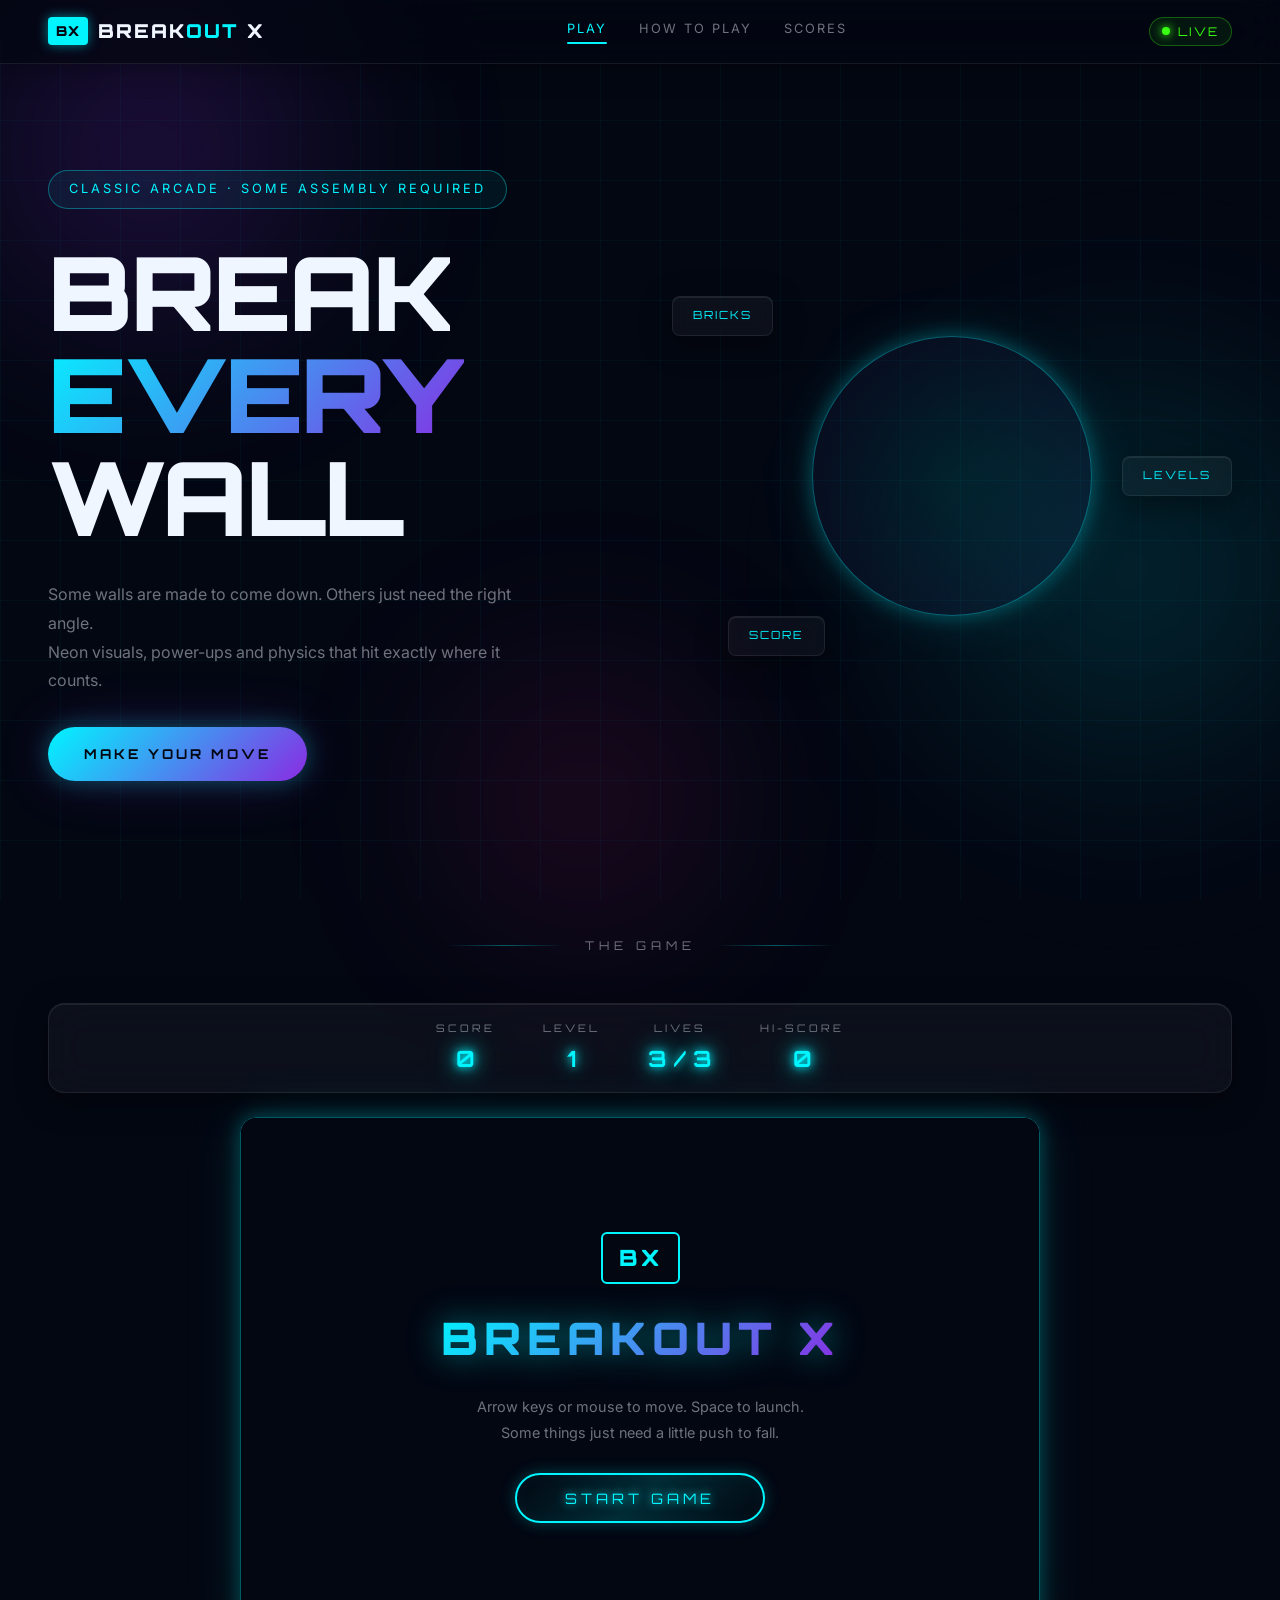
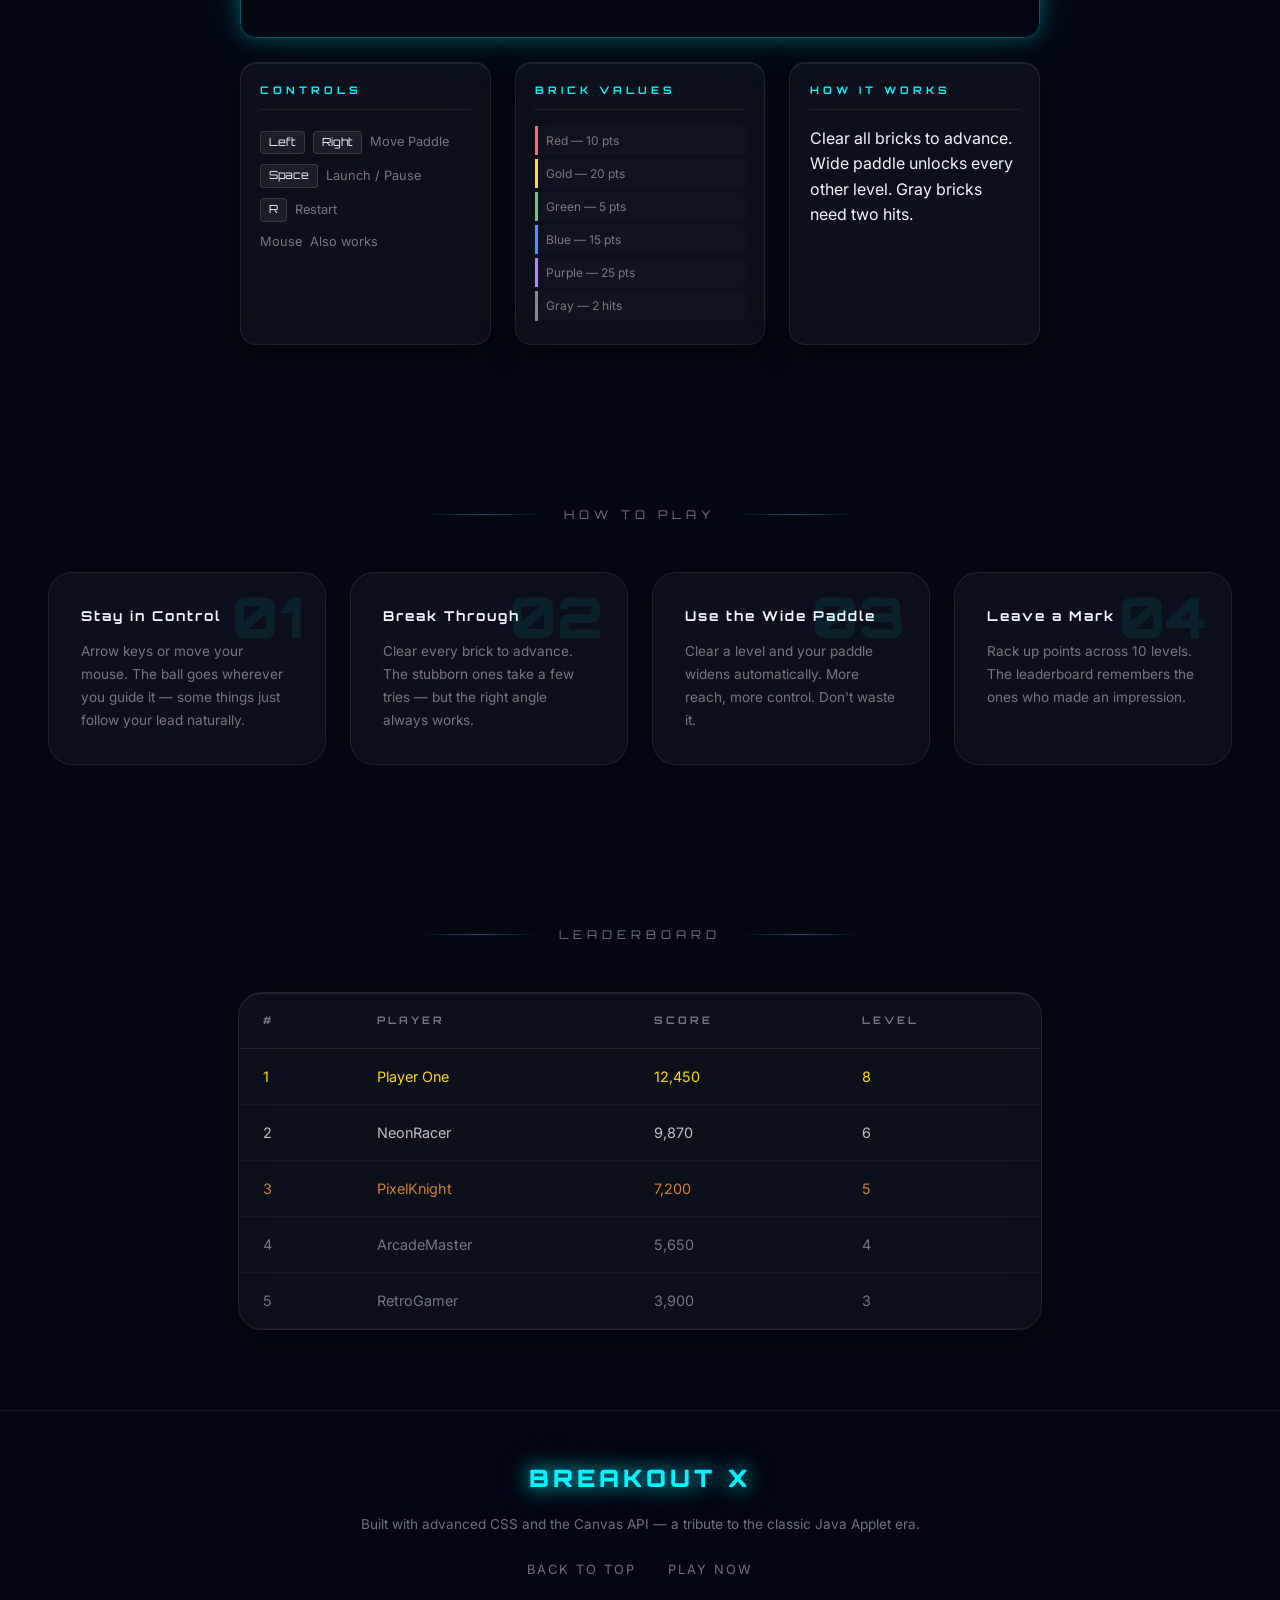
==== index.html @ 0c44798f "Add files via upload" ====
<!DOCTYPE html>
<html lang="en">
<head>
  <meta charset="UTF-8" />
  <meta name="viewport" content="width=device-width, initial-scale=1.0" />
  <title>BreakOut X — Arcade Brick Breaker</title>
  <meta name="description" content="Play BreakOut X — an arcade-style brick breaker game built with advanced CSS and JavaScript canvas." />
  <link rel="preconnect" href="https://fonts.googleapis.com" />
  <link rel="preconnect" href="https://fonts.gstatic.com" crossorigin />
  <link href="https://fonts.googleapis.com/css2?family=Orbitron:wght@400;600;700;900&family=Inter:wght@300;400;500;600&display=swap" rel="stylesheet" />
  <link rel="stylesheet" href="style.css" />
</head>
<body>

  <!-- Animated Background -->
  <div class="bg-grid"></div>
  <div class="orb orb-1"></div>
  <div class="orb orb-2"></div>
  <div class="orb orb-3"></div>
  <div class="particles" id="particles"></div>

  <!-- Header -->
  <header class="site-header">
    <div class="logo">
      <span class="logo-icon">BX</span>
      <span class="logo-text">BREAK<span class="accent">OUT</span> X</span>
    </div>
    <nav class="nav">
      <a href="#game" class="nav-link active">Play</a>
      <a href="#howto" class="nav-link">How To Play</a>
      <a href="#leaderboard" class="nav-link">Scores</a>
    </nav>
    <div class="header-badge">
      <span class="badge-dot"></span>
      <span>LIVE</span>
    </div>
  </header>

  <!-- Hero Section -->
  <section class="hero" id="top">
    <div class="hero-content">
      <div class="hero-tag">
        <span>Classic Arcade · Some Assembly Required</span>
      </div>
      <h1 class="hero-title">
        BREAK <br />
        <span class="gradient-text">EVERY</span> <br />
        WALL
      </h1>
      <p class="hero-subtitle">
        Some walls are made to come down. Others just need the right angle.<br />
        Neon visuals, power-ups and physics that hit exactly where it counts.
      </p>
      <a href="#game" class="cta-btn">
        <span class="btn-glow"></span>
        Make Your Move
      </a>
    </div>
    <div class="hero-visual">
      <div class="floating-card card-1">BRICKS</div>
      <div class="floating-card card-2">LEVELS</div>
      <div class="floating-card card-3">SCORE</div>
      <div class="hero-art">
        <canvas id="preview-canvas" width="280" height="280"></canvas>
      </div>
    </div>
  </section>

  <!-- Game Section -->
  <section class="game-section" id="game">
    <div class="section-label">
      <span class="label-line"></span>
      <span>THE GAME</span>
      <span class="label-line"></span>
    </div>

    <div class="game-wrapper">
      <!-- HUD -->
      <div class="hud">
        <div class="hud-item">
          <span class="hud-label">SCORE</span>
          <span class="hud-value" id="score-display">0</span>
        </div>
        <div class="hud-item">
          <span class="hud-label">LEVEL</span>
          <span class="hud-value" id="level-display">1</span>
        </div>
        <div class="hud-item">
          <span class="hud-label">LIVES</span>
          <span class="hud-value" id="lives-display">3 / 3</span>
        </div>
        <div class="hud-item">
          <span class="hud-label">HI-SCORE</span>
          <span class="hud-value" id="hi-score-display">0</span>
        </div>
      </div>

      <!-- Canvas -->
      <div class="canvas-container">
        <canvas id="gameCanvas" width="800" height="520"></canvas>
        <div class="game-overlay" id="game-overlay">
          <div class="overlay-card">
            <div class="overlay-icon" id="overlay-icon">BX</div>
            <h2 class="overlay-title" id="overlay-title">BREAKOUT X</h2>
            <p class="overlay-sub" id="overlay-sub">Arrow keys or mouse to move. Space to launch.<br />Some things just need a little push to fall.</p>
            <button class="play-btn" id="start-btn">
              <span class="play-btn-glow"></span>
              START GAME
            </button>
          </div>
        </div>
      </div>

      <!-- Side Panel -->
      <div class="side-panel">
        <div class="panel-card controls-card">
          <h3 class="panel-title">CONTROLS</h3>
          <div class="ctrl-item"><kbd>Left</kbd><kbd>Right</kbd><span>Move Paddle</span></div>
          <div class="ctrl-item"><kbd>Space</kbd><span>Launch / Pause</span></div>
          <div class="ctrl-item"><kbd>R</kbd><span>Restart</span></div>
          <div class="ctrl-item"><span>Mouse</span><span>Also works</span></div>
        </div>

        <div class="panel-card score-card">
          <h3 class="panel-title">BRICK VALUES</h3>
          <div class="brick-val" style="--bc:#ff6b6b">Red — 10 pts</div>
          <div class="brick-val" style="--bc:#ffd93d">Gold — 20 pts</div>
          <div class="brick-val" style="--bc:#6bcb77">Green — 5 pts</div>
          <div class="brick-val" style="--bc:#4d96ff">Blue — 15 pts</div>
          <div class="brick-val" style="--bc:#c77dff">Purple — 25 pts</div>
          <div class="brick-val" style="--bc:#888">Gray — 2 hits</div>
        </div>

        <div class="panel-card">
          <h3 class="panel-title">HOW IT WORKS</h3>
          <p class="panel-note">Clear all bricks to advance. Wide paddle unlocks every other level. Gray bricks need two hits.</p>
        </div>
      </div>
    </div>
  </section>

  <!-- How To Play -->
  <section class="howto-section" id="howto">
    <div class="section-label">
      <span class="label-line"></span>
      <span>HOW TO PLAY</span>
      <span class="label-line"></span>
    </div>
    <div class="steps-grid">
      <div class="step-card">
        <div class="step-num">01</div>
        <h3>Stay in Control</h3>
        <p>Arrow keys or move your mouse. The ball goes wherever you guide it — some things just follow your lead naturally.</p>
      </div>
      <div class="step-card">
        <div class="step-num">02</div>
        <h3>Break Through</h3>
        <p>Clear every brick to advance. The stubborn ones take a few tries — but the right angle always works.</p>
      </div>
      <div class="step-card">
        <div class="step-num">03</div>
        <h3>Use the Wide Paddle</h3>
        <p>Clear a level and your paddle widens automatically. More reach, more control. Don't waste it.</p>
      </div>
      <div class="step-card">
        <div class="step-num">04</div>
        <h3>Leave a Mark</h3>
        <p>Rack up points across 10 levels. The leaderboard remembers the ones who made an impression.</p>
      </div>
    </div>
  </section>

  <!-- Leaderboard -->
  <section class="leaderboard-section" id="leaderboard">
    <div class="section-label">
      <span class="label-line"></span>
      <span>LEADERBOARD</span>
      <span class="label-line"></span>
    </div>
    <div class="lb-card">
      <table class="lb-table">
        <thead>
          <tr>
            <th>#</th>
            <th>PLAYER</th>
            <th>SCORE</th>
            <th>LEVEL</th>
          </tr>
        </thead>
        <tbody id="lb-body">
          <tr class="lb-row gold">
            <td>1</td>
            <td>Player One</td>
            <td>12,450</td>
            <td>8</td>
          </tr>
          <tr class="lb-row silver">
            <td>2</td>
            <td>NeonRacer</td>
            <td>9,870</td>
            <td>6</td>
          </tr>
          <tr class="lb-row bronze">
            <td>3</td>
            <td>PixelKnight</td>
            <td>7,200</td>
            <td>5</td>
          </tr>
          <tr class="lb-row">
            <td>4</td>
            <td>ArcadeMaster</td>
            <td>5,650</td>
            <td>4</td>
          </tr>
          <tr class="lb-row">
            <td>5</td>
            <td>RetroGamer</td>
            <td>3,900</td>
            <td>3</td>
          </tr>
        </tbody>
      </table>
    </div>
  </section>

  <!-- Footer -->
  <footer class="site-footer">
    <div class="footer-logo">BREAKOUT X</div>
    <p class="footer-sub">Built with advanced CSS and the Canvas API — a tribute to the classic Java Applet era.</p>
    <div class="footer-links">
      <a href="#top">Back to Top</a>
      <a href="#game">Play Now</a>
    </div>
  </footer>

  <script src="game.js"></script>
</body>
</html>
---- style.css ----
/* ============================================
   BREAKOUT X — Advanced CSS
   Features: Glassmorphism, CSS Grid, Animations,
   Custom properties, Neon glows, Micro-interactions
   ============================================ */

/* ---- CSS Custom Properties ---- */
:root {
  --bg-deep: #030712;
  --bg-card: rgba(255,255,255,0.04);
  --bg-card-hover: rgba(255,255,255,0.08);

  --accent-cyan: #00f5ff;
  --accent-purple: #8a2be2;
  --accent-pink: #ff1493;
  --accent-green: #39ff14;
  --accent-orange: #ff6b35;

  --text-primary: #f0f6ff;
  --text-muted: rgba(240,246,255,0.45);
  --text-accent: #00f5ff;

  --border: rgba(255,255,255,0.08);
  --border-glow: rgba(0,245,255,0.35);

  --font-game: 'Orbitron', monospace;
  --font-body: 'Inter', sans-serif;

  --radius-sm: 8px;
  --radius-md: 16px;
  --radius-lg: 24px;

  --shadow-neon: 0 0 20px rgba(0,245,255,0.3), 0 0 60px rgba(0,245,255,0.1);
  --shadow-card: 0 8px 32px rgba(0,0,0,0.4), inset 0 1px 0 rgba(255,255,255,0.08);
  --shadow-purple: 0 0 20px rgba(138,43,226,0.4);

  --transition: all 0.3s cubic-bezier(0.4, 0, 0.2, 1);
}

/* ---- Reset & Base ---- */
*, *::before, *::after { box-sizing: border-box; margin: 0; padding: 0; }

html { scroll-behavior: smooth; }

body {
  font-family: var(--font-body);
  background-color: var(--bg-deep);
  color: var(--text-primary);
  overflow-x: hidden;
  line-height: 1.6;
}

/* ---- Animated Background Grid ---- */
.bg-grid {
  position: fixed;
  inset: 0;
  z-index: 0;
  background-image:
    linear-gradient(rgba(0,245,255,0.04) 1px, transparent 1px),
    linear-gradient(90deg, rgba(0,245,255,0.04) 1px, transparent 1px);
  background-size: 60px 60px;
  animation: grid-drift 25s linear infinite;
}
@keyframes grid-drift {
  0%   { transform: translate(0, 0); }
  100% { transform: translate(60px, 60px); }
}

/* ---- Orbs ---- */
.orb {
  position: fixed;
  border-radius: 50%;
  filter: blur(80px);
  z-index: 0;
  pointer-events: none;
  animation: orb-float 12s ease-in-out infinite alternate;
}
.orb-1 {
  width: 500px; height: 500px;
  background: radial-gradient(circle, rgba(138,43,226,0.25), transparent 70%);
  top: -100px; left: -100px;
  animation-delay: 0s;
}
.orb-2 {
  width: 600px; height: 600px;
  background: radial-gradient(circle, rgba(0,245,255,0.15), transparent 70%);
  top: 30%; right: -150px;
  animation-delay: -4s;
}
.orb-3 {
  width: 400px; height: 400px;
  background: radial-gradient(circle, rgba(255,20,147,0.15), transparent 70%);
  bottom: -100px; left: 30%;
  animation-delay: -8s;
}
@keyframes orb-float {
  0%   { transform: translate(0,0) scale(1); }
  100% { transform: translate(30px, 40px) scale(1.1); }
}

/* ---- Particles ---- */
.particles {
  position: fixed;
  inset: 0;
  z-index: 0;
  pointer-events: none;
  overflow: hidden;
}
.particle {
  position: absolute;
  width: 2px; height: 2px;
  background: var(--accent-cyan);
  border-radius: 50%;
  animation: particle-rise linear infinite;
  opacity: 0;
}
@keyframes particle-rise {
  0%   { opacity: 0; transform: translateY(0) scale(1); }
  10%  { opacity: 1; }
  90%  { opacity: 0.3; }
  100% { opacity: 0; transform: translateY(-100vh) scale(0); }
}

/* ---- Header ---- */
.site-header {
  position: sticky;
  top: 0;
  z-index: 100;
  display: flex;
  align-items: center;
  justify-content: space-between;
  padding: 1rem 3rem;
  background: rgba(3,7,18,0.7);
  backdrop-filter: blur(20px);
  -webkit-backdrop-filter: blur(20px);
  border-bottom: 1px solid var(--border);
  box-shadow: 0 4px 30px rgba(0,0,0,0.3);
}
.logo {
  display: flex;
  align-items: center;
  gap: 10px;
  font-family: var(--font-game);
  font-size: 1.2rem;
  font-weight: 900;
  letter-spacing: 2px;
  text-decoration: none;
  color: var(--text-primary);
}
.logo-icon {
  font-size: 0.85rem;
  font-weight: 900;
  color: var(--bg-deep);
  background: var(--accent-cyan);
  padding: 3px 8px;
  border-radius: 4px;
  letter-spacing: 1px;
  text-shadow: none;
}
.accent { color: var(--accent-cyan); }

.nav { display: flex; gap: 2rem; }
.nav-link {
  font-size: 0.8rem;
  letter-spacing: 2px;
  text-transform: uppercase;
  color: var(--text-muted);
  text-decoration: none;
  position: relative;
  transition: var(--transition);
  padding-bottom: 4px;
}
.nav-link::after {
  content: '';
  position: absolute;
  bottom: 0; left: 0;
  width: 0; height: 2px;
  background: var(--accent-cyan);
  border-radius: 4px;
  transition: var(--transition);
}
.nav-link:hover, .nav-link.active {
  color: var(--accent-cyan);
}
.nav-link:hover::after, .nav-link.active::after { width: 100%; }

.header-badge {
  display: flex;
  align-items: center;
  gap: 8px;
  font-size: 0.75rem;
  font-family: var(--font-game);
  letter-spacing: 2px;
  color: var(--accent-green);
  padding: 4px 12px;
  border: 1px solid rgba(57,255,20,0.3);
  border-radius: 99px;
  background: rgba(57,255,20,0.07);
}
.badge-dot {
  width: 8px; height: 8px;
  background: var(--accent-green);
  border-radius: 50%;
  animation: ping 1.5s ease-in-out infinite;
  box-shadow: 0 0 8px var(--accent-green);
}
@keyframes ping {
  0%, 100% { transform: scale(1); opacity: 1; }
  50%       { transform: scale(1.4); opacity: 0.6; }
}

/* ---- Hero ---- */
.hero {
  position: relative;
  z-index: 1;
  display: grid;
  grid-template-columns: 1fr 1fr;
  align-items: center;
  gap: 4rem;
  min-height: 88vh;
  padding: 5rem 3rem 3rem;
  max-width: 1400px;
  margin: 0 auto;
}

.hero-content { display: flex; flex-direction: column; gap: 2rem; }

.hero-tag {
  display: inline-flex;
  align-items: center;
  gap: 10px;
  font-size: 0.8rem;
  letter-spacing: 3px;
  text-transform: uppercase;
  color: var(--accent-cyan);
  padding: 8px 20px;
  border: 1px solid var(--border-glow);
  border-radius: 99px;
  background: rgba(0,245,255,0.06);
  width: fit-content;
}
.tag-icon { font-size: 1rem; }

.hero-title {
  font-family: var(--font-game);
  font-size: clamp(3.5rem, 8vw, 7rem);
  font-weight: 900;
  line-height: 1;
  letter-spacing: -2px;
  text-transform: uppercase;
}
.gradient-text {
  background: linear-gradient(135deg, var(--accent-cyan), var(--accent-purple), var(--accent-pink));
  -webkit-background-clip: text;
  -webkit-text-fill-color: transparent;
  background-clip: text;
  animation: gradient-shift 4s ease-in-out infinite;
  background-size: 200% 200%;
}
@keyframes gradient-shift {
  0%,100% { background-position: 0% 50%; }
  50%      { background-position: 100% 50%; }
}

.hero-subtitle {
  font-size: 1rem;
  color: var(--text-muted);
  line-height: 1.8;
  max-width: 480px;
}

.cta-btn {
  position: relative;
  display: inline-flex;
  align-items: center;
  gap: 12px;
  padding: 16px 36px;
  background: linear-gradient(135deg, var(--accent-cyan), var(--accent-purple));
  border-radius: 99px;
  font-family: var(--font-game);
  font-size: 0.85rem;
  font-weight: 700;
  letter-spacing: 3px;
  text-transform: uppercase;
  color: var(--bg-deep);
  text-decoration: none;
  overflow: hidden;
  transition: var(--transition);
  width: fit-content;
  box-shadow: 0 0 30px rgba(0,245,255,0.3), 0 0 60px rgba(138,43,226,0.2);
}
.cta-btn:hover {
  transform: translateY(-3px) scale(1.03);
  box-shadow: 0 0 50px rgba(0,245,255,0.5), 0 0 80px rgba(138,43,226,0.3);
}
.btn-glow {
  position: absolute;
  top: 50%; left: 50%;
  width: 0; height: 0;
  background: rgba(255,255,255,0.4);
  border-radius: 50%;
  transform: translate(-50%,-50%);
  transition: width 0.4s ease, height 0.4s ease, opacity 0.4s ease;
  pointer-events: none;
}
.cta-btn:hover .btn-glow { width: 300px; height: 300px; opacity: 0; }
.btn-icon {
  font-size: 0.9rem;
  animation: pulse-icon 1.5s ease-in-out infinite;
}
@keyframes pulse-icon {
  0%,100% { transform: scale(1); }
  50%      { transform: scale(1.3); }
}

/* ---- Hero Visual ---- */
.hero-visual {
  position: relative;
  display: flex;
  justify-content: center;
  align-items: center;
  height: 400px;
}
.hero-art {
  position: relative;
  z-index: 2;
  width: 280px; height: 280px;
  border-radius: 50%;
  background: radial-gradient(circle, rgba(0,245,255,0.08), rgba(138,43,226,0.06));
  border: 1px solid var(--border-glow);
  box-shadow: var(--shadow-neon);
  display: flex;
  align-items: center;
  justify-content: center;
  animation: hero-art-float 6s ease-in-out infinite;
  overflow: hidden;
}
@keyframes hero-art-float {
  0%,100% { transform: translateY(0); }
  50%      { transform: translateY(-20px); }
}
#preview-canvas { border-radius: 50%; }

.floating-card {
  position: absolute;
  padding: 10px 20px;
  background: var(--bg-card);
  border: 1px solid var(--border);
  border-radius: var(--radius-sm);
  font-family: var(--font-game);
  font-size: 0.7rem;
  letter-spacing: 2px;
  color: var(--accent-cyan);
  backdrop-filter: blur(10px);
  animation: float-orbit 6s ease-in-out infinite;
  box-shadow: var(--shadow-card);
}
.card-1 { top: 20px; left: 0; animation-delay: 0s; }
.card-2 { top: 50%; right: 0; transform: translateY(-50%); animation-delay: -2s; }
.card-3 { bottom: 20px; left: 10%; animation-delay: -4s; }
@keyframes float-orbit {
  0%,100% { transform: translateY(0); }
  50%      { transform: translateY(-12px); }
}
.card-2 { animation-name: float-orbit-right; }
@keyframes float-orbit-right {
  0%,100% { transform: translateY(-50%); }
  50%      { transform: translateY(calc(-50% - 12px)); }
}

/* ---- Section Label ---- */
.section-label {
  display: flex;
  align-items: center;
  gap: 20px;
  font-family: var(--font-game);
  font-size: 0.75rem;
  letter-spacing: 5px;
  color: var(--text-muted);
  text-align: center;
  justify-content: center;
  margin-bottom: 3rem;
}
.label-line {
  flex: 1;
  max-width: 120px;
  height: 1px;
  background: linear-gradient(90deg, transparent, var(--border-glow), transparent);
}

/* ---- Game Section ---- */
.game-section {
  position: relative;
  z-index: 1;
  padding: 5rem 3rem;
  max-width: 1400px;
  margin: 0 auto;
}

.game-wrapper {
  display: grid;
  grid-template-columns: 1fr;
  grid-template-rows: auto auto auto;
  gap: 1.5rem;
  align-items: start;
}

/* HUD */
.hud {
  display: flex;
  justify-content: center;
  gap: 3rem;
  padding: 1rem 2rem;
  background: var(--bg-card);
  border: 1px solid var(--border);
  border-radius: var(--radius-md);
  backdrop-filter: blur(20px);
  box-shadow: var(--shadow-card);
}
.hud-item { text-align: center; }
.hud-label {
  font-family: var(--font-game);
  font-size: 0.65rem;
  letter-spacing: 3px;
  color: var(--text-muted);
  display: block;
  margin-bottom: 4px;
}
.hud-value {
  font-family: var(--font-game);
  font-size: 1.4rem;
  font-weight: 700;
  color: var(--accent-cyan);
  text-shadow: 0 0 15px rgba(0,245,255,0.5);
  transition: var(--transition);
}

/* Game Layout */
.game-layout {
  display: grid;
  grid-template-columns: 1fr 240px;
  gap: 1.5rem;
  align-items: start;
}

/* Canvas */
.canvas-container {
  position: relative;
  width: 100%;
  max-width: 800px;
  margin: 0 auto;
  border-radius: var(--radius-md);
  overflow: hidden;
  border: 1px solid var(--border-glow);
  box-shadow: var(--shadow-neon), var(--shadow-card);
}
#gameCanvas {
  display: block;
  width: 100%;
  background: #050b18;
  cursor: none;
}

/* Overlay */
.game-overlay {
  position: absolute;
  inset: 0;
  display: flex;
  align-items: center;
  justify-content: center;
  background: rgba(3,7,18,0.88);
  backdrop-filter: blur(12px);
  z-index: 10;
  transition: opacity 0.4s ease;
}
.game-overlay.hidden {
  opacity: 0;
  pointer-events: none;
}
.overlay-card {
  text-align: center;
  display: flex;
  flex-direction: column;
  align-items: center;
  gap: 1.2rem;
}
.overlay-icon {
  font-size: 1.4rem;
  font-family: var(--font-game);
  font-weight: 900;
  letter-spacing: 3px;
  color: var(--accent-cyan);
  border: 2px solid var(--accent-cyan);
  padding: 6px 16px;
  border-radius: 6px;
  display: inline-block;
}
.overlay-title {
  font-family: var(--font-game);
  font-size: 2.8rem;
  font-weight: 900;
  letter-spacing: 6px;
  background: linear-gradient(135deg, var(--accent-cyan), var(--accent-purple));
  -webkit-background-clip: text;
  -webkit-text-fill-color: transparent;
  background-clip: text;
}
.overlay-sub {
  font-size: 0.9rem;
  color: var(--text-muted);
  line-height: 1.8;
}
.play-btn {
  position: relative;
  padding: 14px 48px;
  background: transparent;
  border: 2px solid var(--accent-cyan);
  border-radius: 99px;
  font-family: var(--font-game);
  font-size: 0.9rem;
  letter-spacing: 4px;
  color: var(--accent-cyan);
  cursor: pointer;
  overflow: hidden;
  transition: var(--transition);
  margin-top: 0.5rem;
  text-shadow: 0 0 10px var(--accent-cyan);
  box-shadow: 0 0 20px rgba(0,245,255,0.2), inset 0 0 20px rgba(0,245,255,0.05);
}
.play-btn:hover {
  background: var(--accent-cyan);
  color: var(--bg-deep);
  text-shadow: none;
  box-shadow: 0 0 40px rgba(0,245,255,0.5);
  transform: scale(1.05);
}
.play-btn-glow {
  position: absolute;
  inset: 0;
  background: linear-gradient(135deg, transparent, rgba(0,245,255,0.15), transparent);
  animation: shimmer 2s linear infinite;
}
@keyframes shimmer {
  0%   { transform: translateX(-100%); }
  100% { transform: translateX(200%); }
}

/* Side Panel */
.side-panel {
  display: grid;
  grid-template-columns: repeat(3, 1fr);
  gap: 1.5rem;
  max-width: 800px;
  margin: 0 auto;
  width: 100%;
}
.panel-card {
  background: var(--bg-card);
  border: 1px solid var(--border);
  border-radius: var(--radius-md);
  padding: 1.2rem;
  backdrop-filter: blur(20px);
  box-shadow: var(--shadow-card);
  transition: var(--transition);
}
.panel-card:hover {
  border-color: rgba(0,245,255,0.2);
  background: var(--bg-card-hover);
}
.panel-title {
  font-family: var(--font-game);
  font-size: 0.65rem;
  letter-spacing: 4px;
  color: var(--accent-cyan);
  margin-bottom: 1rem;
  padding-bottom: 0.6rem;
  border-bottom: 1px solid var(--border);
}
.power-item {
  display: flex;
  align-items: center;
  gap: 10px;
  font-size: 0.8rem;
  color: var(--text-muted);
  padding: 4px 0;
}
.pw-icon {
  width: 24px; height: 24px;
  border-radius: 4px;
  display: flex;
  align-items: center;
  justify-content: center;
  font-family: var(--font-game);
  font-size: 0.65rem;
  font-weight: 700;
  color: #000;
  flex-shrink: 0;
}

.ctrl-item {
  display: flex;
  align-items: center;
  gap: 8px;
  font-size: 0.8rem;
  color: var(--text-muted);
  padding: 5px 0;
}
kbd {
  background: rgba(255,255,255,0.06);
  border: 1px solid rgba(255,255,255,0.12);
  border-radius: 4px;
  padding: 2px 8px;
  font-size: 0.7rem;
  font-family: var(--font-game);
  color: var(--text-primary);
  white-space: nowrap;
}
.mouse-icon { font-size: 1rem; }

.brick-val {
  font-size: 0.75rem;
  color: var(--text-muted);
  padding: 5px 8px;
  border-left: 3px solid var(--bc, #fff);
  margin-bottom: 4px;
  background: rgba(255,255,255,0.02);
  border-radius: 0 4px 4px 0;
}

/* ---- How To Play ---- */
.howto-section {
  position: relative;
  z-index: 1;
  padding: 5rem 3rem;
  max-width: 1400px;
  margin: 0 auto;
}
.steps-grid {
  display: grid;
  grid-template-columns: repeat(4, 1fr);
  gap: 1.5rem;
}
.step-card {
  background: var(--bg-card);
  border: 1px solid var(--border);
  border-radius: var(--radius-lg);
  padding: 2rem;
  position: relative;
  overflow: hidden;
  transition: var(--transition);
  backdrop-filter: blur(20px);
}
.step-card::before {
  content: '';
  position: absolute;
  inset: 0;
  background: linear-gradient(135deg, rgba(0,245,255,0.03), transparent 60%);
  opacity: 0;
  transition: var(--transition);
}
.step-card:hover {
  border-color: rgba(0,245,255,0.25);
  transform: translateY(-6px);
  box-shadow: 0 20px 40px rgba(0,0,0,0.3), 0 0 30px rgba(0,245,255,0.1);
}
.step-card:hover::before { opacity: 1; }

.step-num {
  font-family: var(--font-game);
  font-size: 3.5rem;
  font-weight: 900;
  color: rgba(0,245,255,0.08);
  position: absolute;
  top: 1rem; right: 1.5rem;
  line-height: 1;
  pointer-events: none;
}
.step-icon { font-size: 2.5rem; margin-bottom: 1rem; display: block; }
.step-card h3 {
  font-family: var(--font-game);
  font-size: 0.85rem;
  letter-spacing: 2px;
  margin-bottom: 0.8rem;
  color: var(--text-primary);
}
.step-card p { font-size: 0.85rem; color: var(--text-muted); line-height: 1.7; }

/* ---- Leaderboard ---- */
.leaderboard-section {
  position: relative;
  z-index: 1;
  padding: 5rem 3rem;
  max-width: 900px;
  margin: 0 auto;
}
.lb-card {
  background: var(--bg-card);
  border: 1px solid var(--border);
  border-radius: var(--radius-lg);
  overflow: hidden;
  backdrop-filter: blur(20px);
  box-shadow: var(--shadow-card);
}
.lb-table {
  width: 100%;
  border-collapse: collapse;
}
.lb-table thead tr {
  border-bottom: 1px solid var(--border);
}
.lb-table th {
  font-family: var(--font-game);
  font-size: 0.65rem;
  letter-spacing: 3px;
  color: var(--text-muted);
  padding: 1.2rem 1.5rem;
  text-align: left;
}
.lb-table td {
  padding: 1rem 1.5rem;
  font-size: 0.9rem;
  color: var(--text-muted);
  border-bottom: 1px solid rgba(255,255,255,0.03);
}
.lb-row {
  transition: var(--transition);
}
.lb-row:hover {
  background: rgba(255,255,255,0.03);
}
.lb-row.gold td { color: #ffd700; }
.lb-row.silver td { color: #c0c0c0; }
.lb-row.bronze td { color: #cd7f32; }
.rank { font-size: 1.2rem; }

.you-row td {
  color: var(--accent-cyan) !important;
  font-weight: 600;
  background: rgba(0,245,255,0.04);
}

/* ---- Footer ---- */
.site-footer {
  position: relative;
  z-index: 1;
  text-align: center;
  padding: 3rem;
  border-top: 1px solid var(--border);
  background: rgba(3,7,18,0.5);
}
.footer-logo {
  font-family: var(--font-game);
  font-size: 1.5rem;
  font-weight: 900;
  color: var(--accent-cyan);
  letter-spacing: 4px;
  margin-bottom: 1rem;
  text-shadow: 0 0 20px var(--accent-cyan);
}
.footer-sub {
  font-size: 0.85rem;
  color: var(--text-muted);
  margin-bottom: 1.5rem;
}
.footer-links {
  display: flex;
  justify-content: center;
  gap: 2rem;
}
.footer-links a {
  font-size: 0.8rem;
  letter-spacing: 2px;
  text-transform: uppercase;
  color: var(--text-muted);
  text-decoration: none;
  transition: var(--transition);
}
.footer-links a:hover { color: var(--accent-cyan); }

/* ---- Score pop animation ---- */
@keyframes score-pop {
  0%   { transform: scale(1); }
  50%  { transform: scale(1.4); color: #fff; }
  100% { transform: scale(1); }
}
.score-pop { animation: score-pop 0.3s ease; }

/* ============================================================
   GLOW EFFECTS — All visual glow lives here, not in JS
   ============================================================ */

/* Canvas — overall neon glow via CSS filter */
#gameCanvas {
  filter: drop-shadow(0 0 12px rgba(0,245,255,0.45))
          drop-shadow(0 0 30px rgba(0,245,255,0.15));
}

/* Preview canvas (hero) */
#preview-canvas {
  filter: drop-shadow(0 0 10px rgba(0,245,255,0.5));
}

/* HUD values — neon glow text */
.hud-value {
  text-shadow:
    0 0 8px  currentColor,
    0 0 20px currentColor,
    0 0 40px rgba(0,245,255,0.4);
}

/* Overlay title glow */
.overlay-title {
  filter: drop-shadow(0 0 16px rgba(0,245,255,0.5));
}

/* Start/play buttons */
.play-btn {
  box-shadow:
    0 0 15px rgba(0,245,255,0.25),
    inset 0 0 15px rgba(0,245,255,0.05);
}
.play-btn:hover {
  box-shadow:
    0 0 35px rgba(0,245,255,0.55),
    0 0 70px rgba(0,245,255,0.2);
}

/* CTA button in hero */
.cta-btn {
  box-shadow:
    0 0 25px rgba(0,245,255,0.3),
    0 0 55px rgba(138,43,226,0.2);
}
.cta-btn:hover {
  box-shadow:
    0 0 45px rgba(0,245,255,0.55),
    0 0 80px rgba(138,43,226,0.35);
}

/* Panel cards on hover */
.panel-card:hover {
  box-shadow: 0 0 20px rgba(0,245,255,0.12);
}

/* Step cards on hover */
.step-card:hover {
  box-shadow:
    0 20px 40px rgba(0,0,0,0.3),
    0 0 25px rgba(0,245,255,0.12);
}

/* Logo — text badge, glow on the BX pill */
.logo-icon {
  box-shadow: 0 0 12px rgba(0,245,255,0.5);
}

/* Footer logo */
.footer-logo {
  text-shadow: 0 0 20px var(--accent-cyan), 0 0 40px rgba(0,245,255,0.25);
}

/* Header badge dot */
.badge-dot {
  box-shadow: 0 0 8px var(--accent-green), 0 0 16px rgba(57,255,20,0.4);
}

/* Power bar (DOM element, JS-rendered) */
.power-bar {
  display: flex;
  gap: 8px;
  justify-content: center;
  flex-wrap: wrap;
  min-height: 28px;
  padding: 4px 0;
}

.pw-chip {
  position: relative;
  display: flex;
  align-items: center;
  gap: 6px;
  padding: 4px 10px 4px 8px;
  border-radius: 99px;
  border: 1px solid var(--pc, #00f5ff);
  background: color-mix(in srgb, var(--pc, #00f5ff) 12%, transparent);
  font-family: var(--font-game);
  font-size: 0.65rem;
  letter-spacing: 1px;
  color: var(--pc, #00f5ff);
  overflow: hidden;
  box-shadow: 0 0 10px color-mix(in srgb, var(--pc, #00f5ff) 40%, transparent);
  animation: chip-pulse 2s ease-in-out infinite;
}
@keyframes chip-pulse {
  0%, 100% { box-shadow: 0 0 10px color-mix(in srgb, var(--pc,#00f5ff) 40%, transparent); }
  50%       { box-shadow: 0 0 20px color-mix(in srgb, var(--pc,#00f5ff) 70%, transparent); }
}

.pw-chip-label {
  font-weight: 900;
  font-size: 0.8rem;
}
.pw-chip-name { opacity: 0.7; }

.pw-chip-bar {
  position: absolute;
  bottom: 0; left: 0;
  height: 2px;
  background: var(--pc, #00f5ff);
  border-radius: 1px;
  transition: width 0.5s linear;
}

/* ---- Responsive ---- */
@media (max-width: 1100px) {
  .hero { grid-template-columns: 1fr; text-align: center; }
  .hero-subtitle { max-width: 100%; }
  .cta-btn { margin: 0 auto; }
  .hero-visual { display: none; }
  .steps-grid { grid-template-columns: repeat(2, 1fr); }
}
@media (max-width: 768px) {
  .site-header { padding: 1rem 1.5rem; }
  .nav { gap: 1rem; }
  .game-section, .howto-section, .leaderboard-section { padding: 3rem 1.5rem; }
  .hero { padding: 3rem 1.5rem; }
  .hud { gap: 1.5rem; flex-wrap: wrap; justify-content: center; }
  .side-panel { grid-template-columns: 1fr; }
  .steps-grid { grid-template-columns: 1fr; }
}
@media (max-width: 480px) {
  .hero-title { font-size: 3rem; }
}
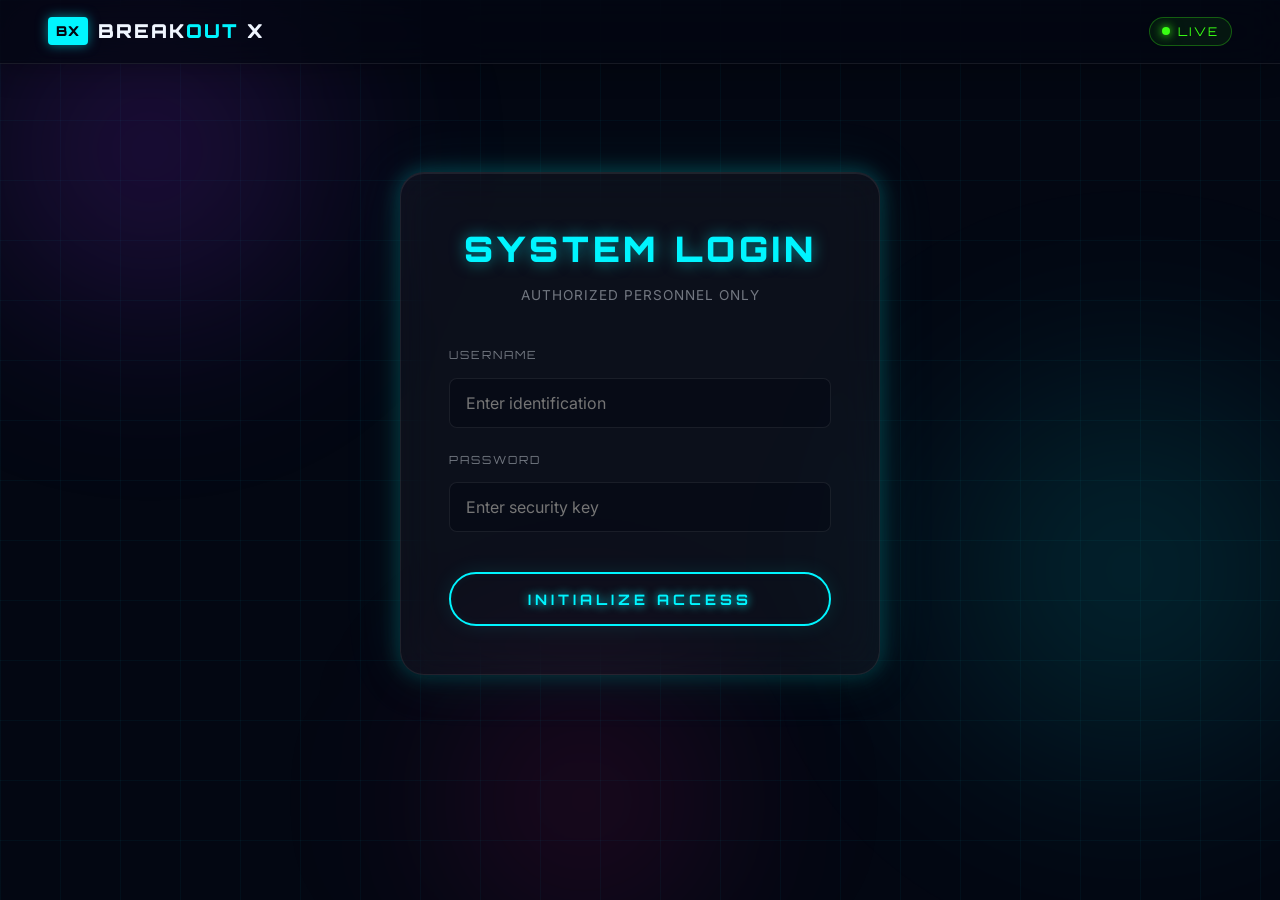
==== commit d1f16c45: "Add files via upload" ====
--- a/index.html
+++ b/index.html
@@ -3,12 +3,122 @@
 <head>
   <meta charset="UTF-8" />
   <meta name="viewport" content="width=device-width, initial-scale=1.0" />
-  <title>BreakOut X — Arcade Brick Breaker</title>
-  <meta name="description" content="Play BreakOut X — an arcade-style brick breaker game built with advanced CSS and JavaScript canvas." />
+  <title>Login — BreakOut X</title>
+  <meta name="description" content="Login to BreakOut X" />
   <link rel="preconnect" href="https://fonts.googleapis.com" />
   <link rel="preconnect" href="https://fonts.gstatic.com" crossorigin />
   <link href="https://fonts.googleapis.com/css2?family=Orbitron:wght@400;600;700;900&family=Inter:wght@300;400;500;600&display=swap" rel="stylesheet" />
   <link rel="stylesheet" href="style.css" />
+  <style>
+    .login-section {
+      position: relative;
+      z-index: 1;
+      min-height: 80vh;
+      display: flex;
+      align-items: center;
+      justify-content: center;
+      padding: 2rem;
+    }
+    .login-wrapper {
+      position: relative;
+      width: 100%;
+      max-width: 480px;
+    }
+    .login-card {
+      background: var(--bg-card);
+      border: 1px solid var(--border);
+      border-radius: var(--radius-lg);
+      padding: 3rem;
+      backdrop-filter: blur(20px);
+      box-shadow: var(--shadow-card), var(--shadow-neon);
+      text-align: center;
+      position: relative;
+      z-index: 2;
+    }
+    .login-title {
+      font-family: var(--font-game);
+      font-size: 2.2rem;
+      font-weight: 900;
+      letter-spacing: 4px;
+      color: var(--accent-cyan);
+      margin-bottom: 0.5rem;
+      text-shadow: 0 0 15px rgba(0,245,255,0.5);
+    }
+    .login-sub {
+      font-size: 0.85rem;
+      color: var(--text-muted);
+      margin-bottom: 2.5rem;
+      letter-spacing: 1px;
+    }
+    .form-group {
+      margin-bottom: 1.5rem;
+      text-align: left;
+    }
+    .form-label {
+      display: block;
+      font-family: var(--font-game);
+      font-size: 0.7rem;
+      letter-spacing: 2px;
+      color: var(--text-muted);
+      margin-bottom: 0.8rem;
+    }
+    .form-input {
+      width: 100%;
+      background: rgba(3,7,18,0.5);
+      border: 1px solid var(--border);
+      border-radius: var(--radius-sm);
+      padding: 14px 16px;
+      color: var(--text-primary);
+      font-family: var(--font-body);
+      font-size: 1rem;
+      transition: var(--transition);
+      outline: none;
+    }
+    .form-input:focus {
+      border-color: var(--accent-cyan);
+      box-shadow: 0 0 15px rgba(0,245,255,0.2);
+      background: rgba(3,7,18,0.8);
+    }
+    .login-btn {
+      position: relative;
+      width: 100%;
+      margin-top: 1rem;
+      padding: 16px 0;
+      background: transparent;
+      border: 2px solid var(--accent-cyan);
+      border-radius: 99px;
+      font-family: var(--font-game);
+      font-size: 0.9rem;
+      font-weight: 700;
+      letter-spacing: 4px;
+      color: var(--accent-cyan);
+      cursor: pointer;
+      transition: var(--transition);
+      overflow: hidden;
+      text-shadow: 0 0 10px var(--accent-cyan);
+      box-shadow: 0 0 20px rgba(0,245,255,0.1), inset 0 0 10px rgba(0,245,255,0.05);
+    }
+    .login-btn:hover {
+      background: var(--accent-cyan);
+      color: var(--bg-deep);
+      text-shadow: none;
+      box-shadow: 0 0 40px rgba(0,245,255,0.4);
+      transform: translateY(-2px);
+    }
+    .error-msg {
+      color: var(--accent-pink);
+      font-size: 0.8rem;
+      font-family: var(--font-game);
+      letter-spacing: 1px;
+      margin-top: 1.5rem;
+      display: none;
+      text-shadow: 0 0 10px rgba(255,20,147,0.5);
+      padding: 10px;
+      background: rgba(255,20,147,0.1);
+      border: 1px solid rgba(255,20,147,0.3);
+      border-radius: var(--radius-sm);
+    }
+  </style>
 </head>
 <body>
 
@@ -21,218 +131,90 @@
 
   <!-- Header -->
   <header class="site-header">
-    <div class="logo">
+    <a href="index.html" class="logo" style="text-decoration: none;">
       <span class="logo-icon">BX</span>
       <span class="logo-text">BREAK<span class="accent">OUT</span> X</span>
-    </div>
-    <nav class="nav">
-      <a href="#game" class="nav-link active">Play</a>
-      <a href="#howto" class="nav-link">How To Play</a>
-      <a href="#leaderboard" class="nav-link">Scores</a>
-    </nav>
+    </a>
+    <!-- Navigation hidden on login page -->
     <div class="header-badge">
       <span class="badge-dot"></span>
       <span>LIVE</span>
     </div>
   </header>
 
-  <!-- Hero Section -->
-  <section class="hero" id="top">
-    <div class="hero-content">
-      <div class="hero-tag">
-        <span>Classic Arcade · Some Assembly Required</span>
-      </div>
-      <h1 class="hero-title">
-        BREAK <br />
-        <span class="gradient-text">EVERY</span> <br />
-        WALL
-      </h1>
-      <p class="hero-subtitle">
-        Some walls are made to come down. Others just need the right angle.<br />
-        Neon visuals, power-ups and physics that hit exactly where it counts.
-      </p>
-      <a href="#game" class="cta-btn">
-        <span class="btn-glow"></span>
-        Make Your Move
-      </a>
-    </div>
-    <div class="hero-visual">
-      <div class="floating-card card-1">BRICKS</div>
-      <div class="floating-card card-2">LEVELS</div>
-      <div class="floating-card card-3">SCORE</div>
-      <div class="hero-art">
-        <canvas id="preview-canvas" width="280" height="280"></canvas>
+  <section class="login-section">
+    <div class="login-wrapper">
+      <div class="login-card">
+        <h2 class="login-title">SYSTEM LOGIN</h2>
+        <p class="login-sub">AUTHORIZED PERSONNEL ONLY</p>
+        
+        <form id="loginForm">
+          <div class="form-group">
+            <label class="form-label" for="username">USERNAME</label>
+            <input type="text" id="username" class="form-input" placeholder="Enter identification" required autocomplete="off" />
+          </div>
+          <div class="form-group">
+            <label class="form-label" for="password">PASSWORD</label>
+            <input type="password" id="password" class="form-input" placeholder="Enter security key" required autocomplete="off" />
+          </div>
+          <button type="submit" class="login-btn">INITIALIZE ACCESS</button>
+          <div id="errorMsg" class="error-msg">ACCESS DENIED: INVALID CREDENTIALS</div>
+        </form>
       </div>
     </div>
   </section>
 
-  <!-- Game Section -->
-  <section class="game-section" id="game">
-    <div class="section-label">
-      <span class="label-line"></span>
-      <span>THE GAME</span>
-      <span class="label-line"></span>
-    </div>
-
-    <div class="game-wrapper">
-      <!-- HUD -->
-      <div class="hud">
-        <div class="hud-item">
-          <span class="hud-label">SCORE</span>
-          <span class="hud-value" id="score-display">0</span>
-        </div>
-        <div class="hud-item">
-          <span class="hud-label">LEVEL</span>
-          <span class="hud-value" id="level-display">1</span>
-        </div>
-        <div class="hud-item">
-          <span class="hud-label">LIVES</span>
-          <span class="hud-value" id="lives-display">3 / 3</span>
-        </div>
-        <div class="hud-item">
-          <span class="hud-label">HI-SCORE</span>
-          <span class="hud-value" id="hi-score-display">0</span>
-        </div>
-      </div>
-
-      <!-- Canvas -->
-      <div class="canvas-container">
-        <canvas id="gameCanvas" width="800" height="520"></canvas>
-        <div class="game-overlay" id="game-overlay">
-          <div class="overlay-card">
-            <div class="overlay-icon" id="overlay-icon">BX</div>
-            <h2 class="overlay-title" id="overlay-title">BREAKOUT X</h2>
-            <p class="overlay-sub" id="overlay-sub">Arrow keys or mouse to move. Space to launch.<br />Some things just need a little push to fall.</p>
-            <button class="play-btn" id="start-btn">
-              <span class="play-btn-glow"></span>
-              START GAME
-            </button>
-          </div>
-        </div>
-      </div>
-
-      <!-- Side Panel -->
-      <div class="side-panel">
-        <div class="panel-card controls-card">
-          <h3 class="panel-title">CONTROLS</h3>
-          <div class="ctrl-item"><kbd>Left</kbd><kbd>Right</kbd><span>Move Paddle</span></div>
-          <div class="ctrl-item"><kbd>Space</kbd><span>Launch / Pause</span></div>
-          <div class="ctrl-item"><kbd>R</kbd><span>Restart</span></div>
-          <div class="ctrl-item"><span>Mouse</span><span>Also works</span></div>
-        </div>
-
-        <div class="panel-card score-card">
-          <h3 class="panel-title">BRICK VALUES</h3>
-          <div class="brick-val" style="--bc:#ff6b6b">Red — 10 pts</div>
-          <div class="brick-val" style="--bc:#ffd93d">Gold — 20 pts</div>
-          <div class="brick-val" style="--bc:#6bcb77">Green — 5 pts</div>
-          <div class="brick-val" style="--bc:#4d96ff">Blue — 15 pts</div>
-          <div class="brick-val" style="--bc:#c77dff">Purple — 25 pts</div>
-          <div class="brick-val" style="--bc:#888">Gray — 2 hits</div>
-        </div>
-
-        <div class="panel-card">
-          <h3 class="panel-title">HOW IT WORKS</h3>
-          <p class="panel-note">Clear all bricks to advance. Wide paddle unlocks every other level. Gray bricks need two hits.</p>
-        </div>
-      </div>
-    </div>
-  </section>
-
-  <!-- How To Play -->
-  <section class="howto-section" id="howto">
-    <div class="section-label">
-      <span class="label-line"></span>
-      <span>HOW TO PLAY</span>
-      <span class="label-line"></span>
-    </div>
-    <div class="steps-grid">
-      <div class="step-card">
-        <div class="step-num">01</div>
-        <h3>Stay in Control</h3>
-        <p>Arrow keys or move your mouse. The ball goes wherever you guide it — some things just follow your lead naturally.</p>
-      </div>
-      <div class="step-card">
-        <div class="step-num">02</div>
-        <h3>Break Through</h3>
-        <p>Clear every brick to advance. The stubborn ones take a few tries — but the right angle always works.</p>
-      </div>
-      <div class="step-card">
-        <div class="step-num">03</div>
-        <h3>Use the Wide Paddle</h3>
-        <p>Clear a level and your paddle widens automatically. More reach, more control. Don't waste it.</p>
-      </div>
-      <div class="step-card">
-        <div class="step-num">04</div>
-        <h3>Leave a Mark</h3>
-        <p>Rack up points across 10 levels. The leaderboard remembers the ones who made an impression.</p>
-      </div>
-    </div>
-  </section>
-
-  <!-- Leaderboard -->
-  <section class="leaderboard-section" id="leaderboard">
-    <div class="section-label">
-      <span class="label-line"></span>
-      <span>LEADERBOARD</span>
-      <span class="label-line"></span>
-    </div>
-    <div class="lb-card">
-      <table class="lb-table">
-        <thead>
-          <tr>
-            <th>#</th>
-            <th>PLAYER</th>
-            <th>SCORE</th>
-            <th>LEVEL</th>
-          </tr>
-        </thead>
-        <tbody id="lb-body">
-          <tr class="lb-row gold">
-            <td>1</td>
-            <td>Player One</td>
-            <td>12,450</td>
-            <td>8</td>
-          </tr>
-          <tr class="lb-row silver">
-            <td>2</td>
-            <td>NeonRacer</td>
-            <td>9,870</td>
-            <td>6</td>
-          </tr>
-          <tr class="lb-row bronze">
-            <td>3</td>
-            <td>PixelKnight</td>
-            <td>7,200</td>
-            <td>5</td>
-          </tr>
-          <tr class="lb-row">
-            <td>4</td>
-            <td>ArcadeMaster</td>
-            <td>5,650</td>
-            <td>4</td>
-          </tr>
-          <tr class="lb-row">
-            <td>5</td>
-            <td>RetroGamer</td>
-            <td>3,900</td>
-            <td>3</td>
-          </tr>
-        </tbody>
-      </table>
-    </div>
-  </section>
-
-  <!-- Footer -->
-  <footer class="site-footer">
-    <div class="footer-logo">BREAKOUT X</div>
-    <p class="footer-sub">Built with advanced CSS and the Canvas API — a tribute to the classic Java Applet era.</p>
-    <div class="footer-links">
-      <a href="#top">Back to Top</a>
-      <a href="#game">Play Now</a>
-    </div>
-  </footer>
-
-  <script src="game.js"></script>
+  <script>
+    // Mock particles for background
+    const pContainer = document.getElementById('particles');
+    for(let i=0; i<30; i++) {
+      let p = document.createElement('div');
+      p.className = 'particle';
+      p.style.left = Math.random() * 100 + 'vw';
+      p.style.animationDuration = (Math.random() * 3 + 2) + 's';
+      p.style.animationDelay = Math.random() * 2 + 's';
+      pContainer.appendChild(p);
+    }
+
+    // Login Logic
+    document.getElementById('loginForm').addEventListener('submit', function(e) {
+      e.preventDefault();
+      const user = document.getElementById('username').value;
+      const pass = document.getElementById('password').value;
+      const errorMsg = document.getElementById('errorMsg');
+      
+      // Default credentials based on Java system
+      if (user === 'Krupa' && pass === 'Krupa@144') {
+        errorMsg.style.display = 'none';
+        
+        // Simple success animation
+        const btn = document.querySelector('.login-btn');
+        btn.style.background = 'var(--accent-green)';
+        btn.style.color = '#000';
+        btn.style.borderColor = 'var(--accent-green)';
+        btn.style.boxShadow = '0 0 30px rgba(57,255,20,0.5)';
+        btn.textContent = 'ACCESS GRANTED';
+        
+        sessionStorage.setItem('bx_auth', 'true');
+        
+        setTimeout(() => {
+          window.location.href = 'game.html';
+        }, 1000);
+      } else {
+        errorMsg.style.display = 'block';
+        
+        // Shake animation for error
+        const card = document.querySelector('.login-card');
+        card.animate([
+          { transform: 'translateX(0)' },
+          { transform: 'translateX(-10px)' },
+          { transform: 'translateX(10px)' },
+          { transform: 'translateX(-10px)' },
+          { transform: 'translateX(10px)' },
+          { transform: 'translateX(0)' }
+        ], { duration: 400, easing: 'ease-in-out' });
+      }
+    });
+  </script>
 </body>
 </html>
